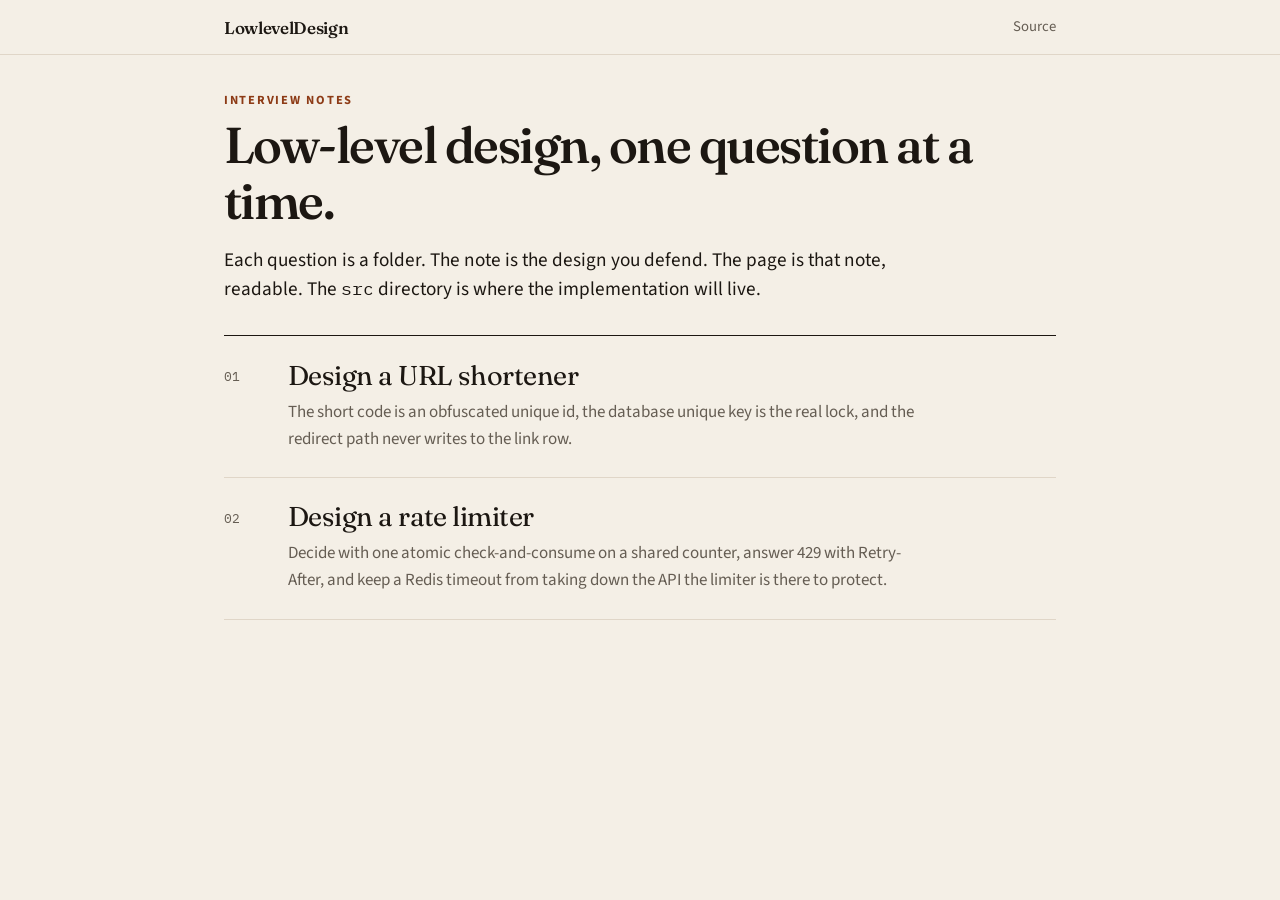
==== docs/index.html @ 15c7476f "Publish one page per design question. Give each question its own folder, generate the GitHub Pages s" ====
<!DOCTYPE html>
<html lang="en">
<head>
  <meta charset="utf-8">
  <meta name="viewport" content="width=device-width, initial-scale=1">
  <title>LowlevelDesign</title>
  <meta name="description" content="High-level and low-level design notes for interview prep. One folder, one page, per question.">
  <link rel="canonical" href="https://kpvarma5899.github.io/LowlevelDesign/">
  <link rel="preconnect" href="https://fonts.googleapis.com">
  <link rel="preconnect" href="https://fonts.gstatic.com" crossorigin>
  <link href="https://fonts.googleapis.com/css2?family=Fraunces:opsz,wght@9..144,560;9..144,640&family=IBM+Plex+Mono:wght@400;500&family=Source+Sans+3:ital,wght@0,400;0,600;0,700;1,400&display=swap" rel="stylesheet">
  <link rel="stylesheet" href="assets/site.css">
</head>
<body>
  <header class="top">
    <div class="wrap top-inner">
      <a class="mark" href="./">LowlevelDesign</a>
      <nav class="top-nav" aria-label="Questions">
        <a href="https://github.com/kpvarma5899/LowlevelDesign">Source</a>
      </nav>
    </div>
  </header>
  <main class="wrap home">
    <p class="kicker">Interview notes</p>
    <h1>Low-level design, one question at a time.</h1>
    <p class="lede">Each question is a folder. The note is the design you defend. The page is that note, readable. The <span class="path">src</span> directory is where the implementation will live.</p>
    <ol class="index"><li>
        <a href="url-shortener/">
          <span class="num">01</span>
          <span class="card-title">Design a URL shortener</span>
          <span class="card-close">The short code is an obfuscated unique id, the database unique key is the real lock, and the redirect path never writes to the link row.</span>
        </a>
      </li>
<li>
        <a href="rate-limiter/">
          <span class="num">02</span>
          <span class="card-title">Design a rate limiter</span>
          <span class="card-close">Decide with one atomic check-and-consume on a shared counter, answer 429 with Retry-After, and keep a Redis timeout from taking down the API the limiter is there to protect.</span>
        </a>
      </li></ol>
  </main>
  <script src="assets/site.js"></script>
</body>
</html>
---- docs/assets/site.css ----
:root {
  --paper: #f4efe6;
  --paper-2: #fbf8f2;
  --ink: #1c1712;
  --muted: #655d53;
  --rule: #e0d6c8;
  --accent: #8d3b16;
  --ok: #1f6b45;
  --warn: #8a5a00;
  --info: #1e4d7b;
  --serif: "Fraunces", "Iowan Old Style", Palatino, Georgia, serif;
  --sans: "Source Sans 3", "Avenir Next", "Segoe UI", sans-serif;
  --mono: "IBM Plex Mono", "SF Mono", ui-monospace, monospace;
  --measure: 42rem;
  color-scheme: light;
}

* { box-sizing: border-box; }

html { scroll-behavior: smooth; }

body {
  margin: 0;
  background: var(--paper);
  color: var(--ink);
  font-family: var(--sans);
  font-size: 1.0625rem;
  line-height: 1.6;
}

a { color: inherit; }

a:hover { color: var(--accent); }

:focus-visible {
  outline: 2px solid var(--accent);
  outline-offset: 3px;
}

.wrap {
  width: min(52rem, calc(100% - 2.5rem));
  margin: 0 auto;
}

.top {
  position: sticky;
  top: 0;
  z-index: 4;
  background: var(--paper);
  border-bottom: 1px solid var(--rule);
}

.top-inner {
  display: flex;
  align-items: center;
  justify-content: space-between;
  flex-wrap: wrap;
  gap: 0.35rem 1rem;
  min-height: 3.4rem;
}

.mark {
  font-family: var(--serif);
  font-weight: 560;
  text-decoration: none;
  letter-spacing: -0.02em;
}

.top-nav {
  display: flex;
  gap: 1rem;
}

.top-nav a {
  color: var(--muted);
  text-decoration: none;
  font-size: 0.92rem;
}

.kicker {
  margin: 2.2rem 0 0.4rem;
  color: var(--accent);
  font-size: 0.78rem;
  font-weight: 700;
  letter-spacing: 0.14em;
  text-transform: uppercase;
}

h1 {
  margin: 0;
  font-family: var(--serif);
  font-weight: 560;
  font-size: clamp(2.1rem, 4vw, 3.15rem);
  line-height: 1.12;
  letter-spacing: -0.03em;
}

.lede {
  max-width: var(--measure);
  margin: 1rem 0 0;
  font-size: 1.2rem;
  line-height: 1.5;
}

.preface {
  max-width: var(--measure);
  color: var(--ink);
}

.path {
  font-family: var(--mono);
  font-size: 0.92em;
}

.home .lede { margin-bottom: 2rem; }

.index {
  list-style: none;
  margin: 0 0 4rem;
  padding: 0;
  border-top: 1px solid var(--ink);
}

.index li { border-bottom: 1px solid var(--rule); }

.index a {
  display: grid;
  grid-template-columns: 3rem 1fr;
  column-gap: 1rem;
  row-gap: 0.45rem;
  padding: 1.4rem 0 1.5rem;
  text-decoration: none;
}

.index .num {
  grid-row: 1 / span 2;
  font-family: var(--mono);
  font-size: 0.82rem;
  color: var(--muted);
  padding-top: 0.45rem;
}

.index .card-title {
  font-family: var(--serif);
  font-size: 1.7rem;
  letter-spacing: -0.02em;
  line-height: 1.2;
}

.index .card-close {
  grid-column: 2;
  color: var(--muted);
  max-width: 40rem;
}

.close {
  margin: 1.5rem 0 0;
  padding: 0.9rem 0 0.9rem 1rem;
  border-left: 3px solid var(--accent);
  max-width: var(--measure);
}

.close-label {
  display: block;
  margin-bottom: 0.25rem;
  color: var(--accent);
  font-size: 0.75rem;
  font-weight: 700;
  letter-spacing: 0.12em;
  text-transform: uppercase;
}

.stats {
  display: grid;
  grid-template-columns: repeat(4, 1fr);
  gap: 1rem;
  margin: 1.6rem 0 0;
  padding: 1rem 0;
  border-top: 1px solid var(--rule);
  border-bottom: 1px solid var(--rule);
}

.stat-value {
  display: block;
  font-family: var(--serif);
  font-size: 1.45rem;
  letter-spacing: -0.02em;
  line-height: 1.15;
}

.stat-label {
  display: block;
  margin-top: 0.25rem;
  color: var(--muted);
  font-size: 0.82rem;
}

.compare { margin-top: 1.4rem; }

.sections {
  position: sticky;
  top: 3.4rem;
  z-index: 3;
  display: flex;
  flex-wrap: wrap;
  gap: 0.4rem;
  margin: 1.2rem 0 0;
  padding: 0.7rem 0;
  background: var(--paper);
  border-bottom: 1px solid var(--rule);
}

.sections a {
  flex: 0 0 auto;
  text-decoration: none;
  border: 1px solid var(--rule);
  border-radius: 999px;
  padding: 0.28rem 0.7rem;
  color: var(--muted);
  font-size: 0.88rem;
  background: var(--paper);
}

.sections a.is-active {
  color: var(--paper);
  background: var(--ink);
  border-color: var(--ink);
}

.prose { padding-bottom: 1rem; }

.prose h2 {
  margin: 2.4rem 0 0.7rem;
  font-family: var(--serif);
  font-size: 1.7rem;
  font-weight: 560;
  letter-spacing: -0.02em;
  scroll-margin-top: 7.2rem;
}

.prose h3 {
  margin: 1.6rem 0 0.4rem;
  font-size: 1.05rem;
  font-weight: 700;
}

.prose p,
.prose li { max-width: var(--measure); }

.prose ul,
.prose ol { padding-left: 1.2rem; }

.prose li + li { margin-top: 0.3rem; }

code {
  font-family: var(--mono);
  font-size: 0.86em;
  background: #ebe4d8;
  padding: 0.08em 0.28em;
}

pre {
  max-width: 100%;
  overflow-x: auto;
  background: var(--paper-2);
  border: 1px solid var(--rule);
  padding: 0.9rem 1rem;
}

pre code {
  background: transparent;
  padding: 0;
  font-size: 0.82rem;
  line-height: 1.5;
}

.table-wrap {
  max-width: 100%;
  overflow-x: auto;
  margin: 1rem 0 1.2rem;
}

table {
  width: 100%;
  border-collapse: collapse;
  font-size: 0.95rem;
}

th, td {
  text-align: left;
  vertical-align: top;
  padding: 0.55rem 0.7rem 0.55rem 0;
  border-bottom: 1px solid var(--rule);
  overflow-wrap: break-word;
}

thead th {
  color: var(--muted);
  font-size: 0.75rem;
  font-weight: 700;
  letter-spacing: 0.08em;
  text-transform: uppercase;
}

tbody th[scope="row"] {
  font-weight: 600;
  width: 9rem;
}

.chart {
  margin: 1.2rem 0 1.6rem;
  padding-top: 0.2rem;
}

.chart-title {
  display: block;
  font-family: var(--serif);
  font-size: 1.25rem;
  letter-spacing: -0.02em;
}

.chart-note {
  display: block;
  margin-top: 0.3rem;
  color: var(--muted);
  font-size: 0.88rem;
  max-width: var(--measure);
}

.legend {
  display: flex;
  flex-wrap: wrap;
  gap: 0.8rem 1.2rem;
  list-style: none;
  margin: 0.8rem 0 0;
  padding: 0;
  font-size: 0.88rem;
}

.swatch {
  display: inline-block;
  width: 0.7rem;
  height: 0.7rem;
  margin-right: 0.35rem;
  vertical-align: -1px;
}

.swatch.warn, .bar.warn { background: #e4c98a; }
.swatch.ok, .bar.ok { background: #b7d4c4; }
.swatch.info, .bar.info { background: #c5d4e4; }

.chart-plot {
  position: relative;
  display: grid;
  grid-template-columns: 1fr 1fr;
  gap: 1.5rem;
  height: 15rem;
  margin-top: 1.6rem;
  border-bottom: 1px solid var(--ink);
}

.chart-limit {
  position: absolute;
  left: 0;
  right: 0;
  border-top: 1px dashed var(--muted);
}

.chart-limit span {
  position: absolute;
  top: -1.15rem;
  right: 0;
  color: var(--muted);
  font-family: var(--mono);
  font-size: 0.72rem;
}

.chart-group {
  display: flex;
  flex-direction: column;
  justify-content: flex-end;
  min-width: 0;
  height: 100%;
}

.chart-bars {
  display: flex;
  align-items: flex-end;
  gap: 0.45rem;
  height: 100%;
}

.bar {
  position: relative;
  flex: 1;
  min-height: 0;
}

.bar span {
  position: absolute;
  top: -1.15rem;
  left: 0;
  right: 0;
  text-align: center;
  font-family: var(--mono);
  font-size: 0.72rem;
}

.chart-cat {
  padding-top: 0.4rem;
  font-size: 0.85rem;
  color: var(--muted);
}

.lab {
  margin: 1.2rem 0 1.6rem;
  padding: 1rem 0 0.2rem;
  border-top: 1px solid var(--ink);
  border-bottom: 1px solid var(--rule);
  max-width: var(--measure);
}

.lab-head {
  display: flex;
  justify-content: space-between;
  gap: 1rem;
  align-items: baseline;
}

.lab-head h3 { margin: 0; }

.lab-head p,
.lab-help {
  color: var(--muted);
  font-size: 0.92rem;
}

.meter-top {
  display: flex;
  justify-content: space-between;
  font-family: var(--mono);
  font-size: 0.82rem;
}

.meter-track {
  height: 0.55rem;
  margin: 0.4rem 0 0.9rem;
  background: var(--rule);
}

.meter-fill {
  height: 100%;
  width: 100%;
  background: var(--ok);
}

.lab-actions {
  display: flex;
  flex-wrap: wrap;
  gap: 0.45rem;
}

.lab-actions button {
  font: inherit;
  font-size: 0.92rem;
  color: var(--ink);
  background: transparent;
  border: 1px solid var(--rule);
  border-radius: 999px;
  padding: 0.4rem 0.8rem;
  cursor: pointer;
}

.lab-actions button[data-act="send1"] {
  background: var(--ink);
  color: var(--paper);
  border-color: var(--ink);
}

.lab-log {
  margin: 0.9rem 0 1rem;
  white-space: pre-wrap;
}

.qa {
  border-top: 1px solid var(--rule);
  padding: 0.7rem 0;
  max-width: var(--measure);
}

.qa:last-child { border-bottom: 1px solid var(--rule); }

.qa summary {
  cursor: pointer;
  font-weight: 650;
}

.qa-body p:first-child { margin-top: 0.6rem; }

.end {
  margin: 2.5rem 0 4rem;
  padding-top: 1rem;
  border-top: 1px solid var(--ink);
}

.end a { margin-right: 1rem; }

.end-links { color: var(--muted); font-size: 0.92rem; }

@media (max-width: 720px) {
  .stats { grid-template-columns: 1fr 1fr; }
  .index a { grid-template-columns: 2.4rem 1fr; }
  .index .card-title { font-size: 1.4rem; }
  .chart-plot { height: 12rem; gap: 0.7rem; }
  .lab-head { flex-direction: column; gap: 0.2rem; }
}
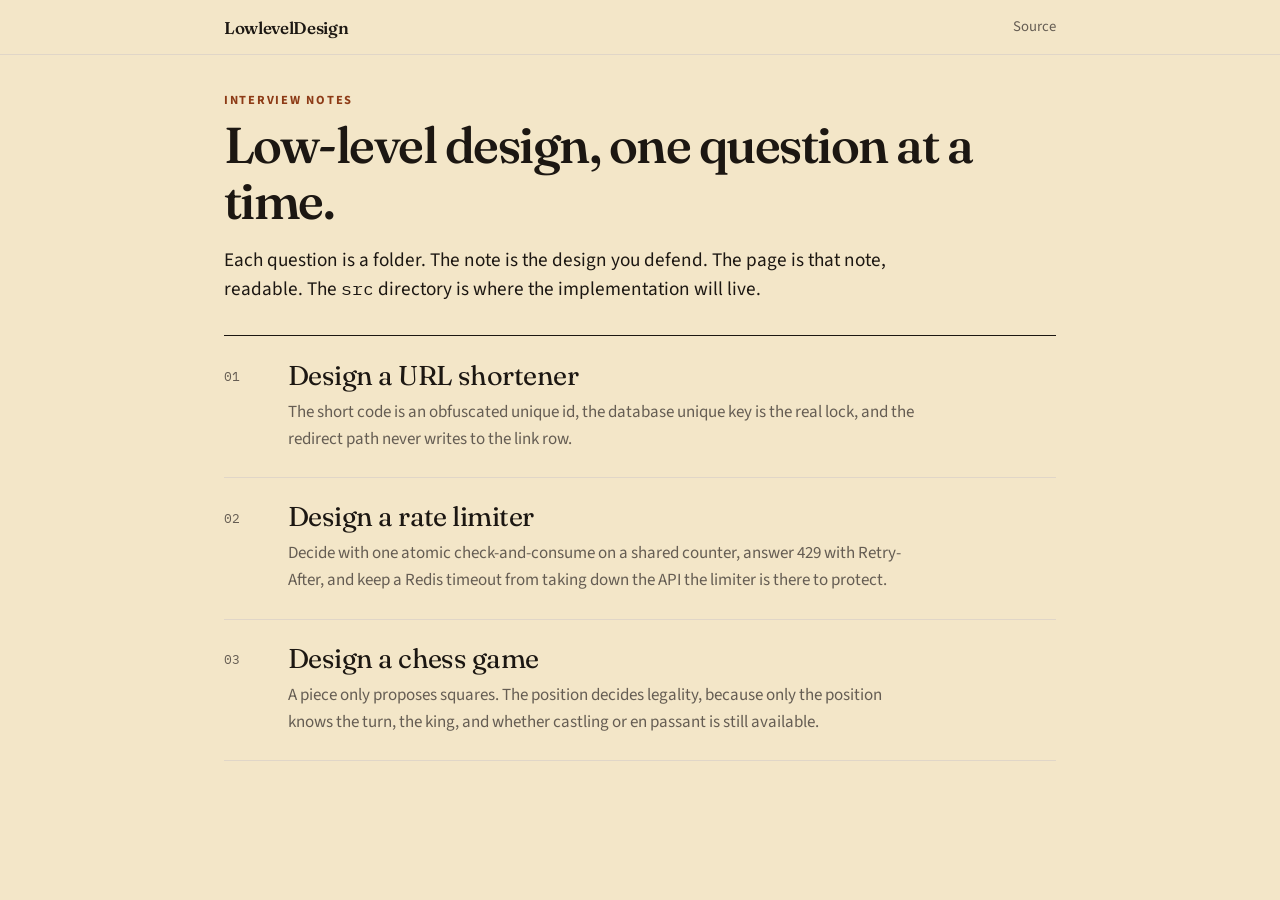
==== commit bc248e8e: "Add the chess game, with legality kept on the position." ====
--- a/docs/index.html
+++ b/docs/index.html
@@ -37,6 +37,13 @@
           <span class="card-title">Design a rate limiter</span>
           <span class="card-close">Decide with one atomic check-and-consume on a shared counter, answer 429 with Retry-After, and keep a Redis timeout from taking down the API the limiter is there to protect.</span>
         </a>
+      </li>
+<li>
+        <a href="chess/">
+          <span class="num">03</span>
+          <span class="card-title">Design a chess game</span>
+          <span class="card-close">A piece only proposes squares. The position decides legality, because only the position knows the turn, the king, and whether castling or en passant is still available.</span>
+        </a>
       </li></ol>
   </main>
   <script src="assets/site.js"></script>
--- a/docs/assets/site.css
+++ b/docs/assets/site.css
@@ -1,6 +1,6 @@
 :root {
-  --paper: #f4efe6;
-  --paper-2: #fbf8f2;
+  --paper: #f3e6c8;
+  --paper-2: #fbf3e2;
   --ink: #1c1712;
   --muted: #655d53;
   --rule: #e0d6c8;
@@ -17,7 +17,7 @@
 
 * { box-sizing: border-box; }
 
-html { scroll-behavior: smooth; }
+html { scroll-behavior: smooth; background: #f3e6c8; }
 
 body {
   margin: 0;
